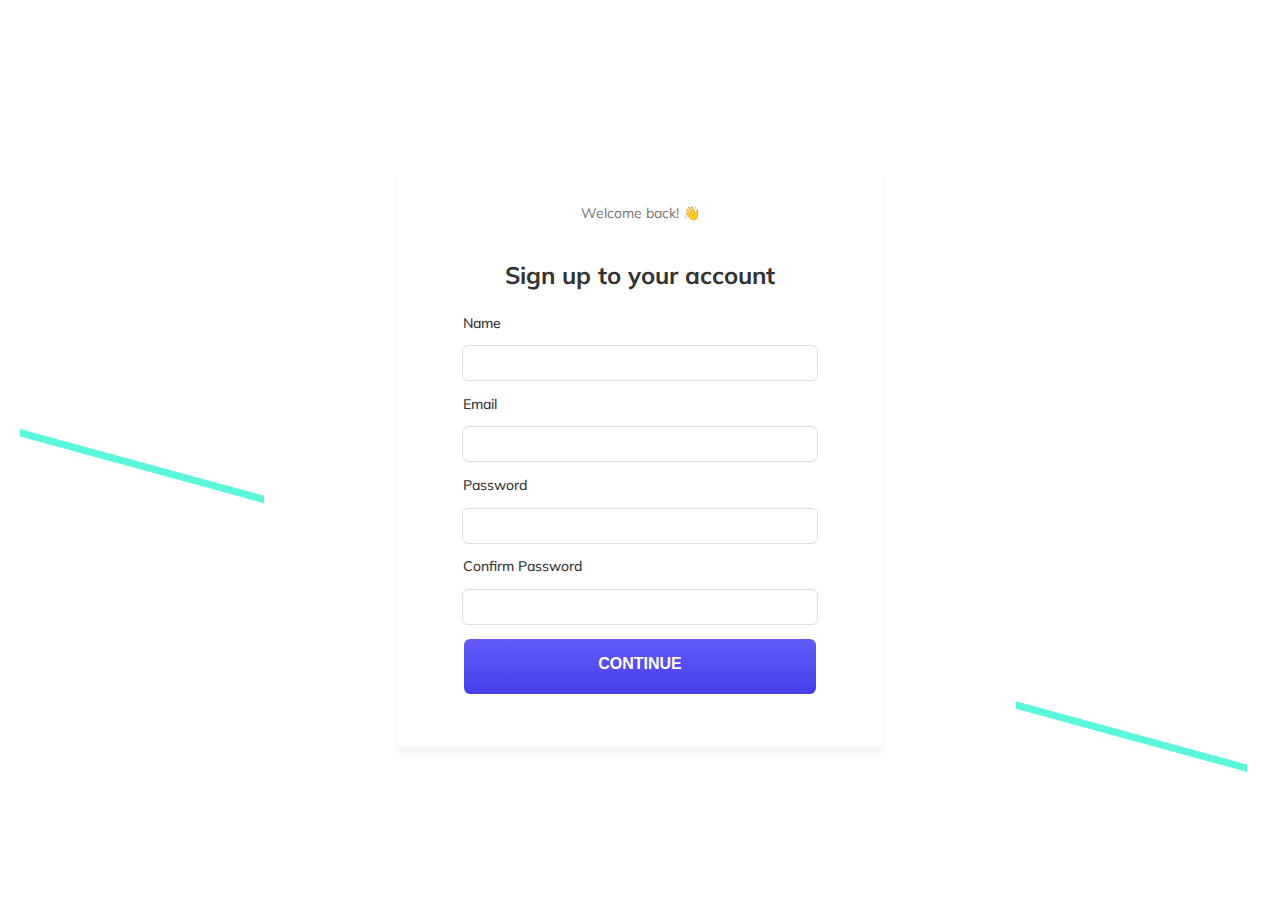
==== index.html @ 3498e494 "final product pushed" ====
<!DOCTYPE html>
<html lang="en">
  <head>
    <meta charset="UTF-8" />
    <meta http-equiv="X-UA-Compatible" content="IE=edge" />
    <meta name="viewport" content="width=device-width, initial-scale=1.0" />
    <title>Sign Up Page</title>
    <link rel="stylesheet" href="signup.css" />
  </head>
  <body>
    <div class="signup-div">
        <p id="welcome">Welcome back! 👋</p>
        <h3>Sign up to your account</h3>
      <form id="signupForm">
        <label for="name">Name</label>
        <input type="text" id="username" required />

        <label for="name">Email</label>
        <input type="email" id="email" required />

        <label for="name">Password</label>
        <input type="password" id="password" required />

        <label for="name">Confirm Password</label>
        <input type="password" id="confirmpassword" required />

        <button type="submit">Continue</button>
      </form>
      <p id="message"></p>
    </div>
    <script src="./script.js"></script>
  </body>
</html>
---- signup.css ----
@import url("https://fonts.googleapis.com/css2?family=Mulish&family=Roboto&display=swap");
body {
  /* background-image: url('data:image/svg+xml;utf8,<svg xmlns="http://www.w3.org/2000/svg" width="1280" height="487" viewBox="0 0 1280 487" fill="none"><path d="M-24 0L1280 351.443V487H-24V0Z" fill="%235BF7DB"/></svg>'); */
  background-image: url(./bg.svg);
  background-repeat: no-repeat;
  background-size: contain;
  background-position: bottom;
  height: 100vh;
  display: flex;
  justify-content: center;
  align-items: center;
}
.signup-div {
  border-radius: 4px;
  background: #fff;
  box-shadow: 0px 6px 8px 0px rgba(0, 0, 0, 0.05);
  padding: 20px;
  width: 444px;
  height: 537px;
  flex-shrink: 0;
  display: flex;
  flex-direction: column;
  align-items: center;
  justify-content: space-between;
}

#welcome {
  color: #757575;
  font-family: Mulish;
  font-size: 14px;
  font-style: normal;
  font-weight: 400;
  line-height: normal;
}
label {
  text-align: left;
  width: 100%;
  padding-left: 90px;
  color: #333;
  font-family: Mulish;
  font-size: 14px;
  font-style: normal;
  font-weight: 500;
  line-height: normal;
}
input {
  border-radius: 6px;
  border: 1px solid #dedede;
  width: 80%;
  height: 36px;
  padding: 0px 12px;
  box-sizing: border-box;
  gap: 12px;
}
h3 {
  color: #333;
  font-family: Mulish;
  font-size: 24px;
  font-style: normal;
  font-weight: 700;
  line-height: normal;
}
button {
  display: flex;
  justify-content: center;
  margin-inline: auto;
  width: 352px;
  height: 55.804px;
  padding: 9px 14px;
  gap: 10px;
  background: linear-gradient(180deg, #625bf7 0%, #463eea 100%);
  color: white;
  font-size: 16px;
  line-height: 32px;
  text-transform: uppercase;
  font-weight: 900;
  border-radius: 6px;
  border: none;
}

#signupForm {
  height: 400px;
  width: 100%;
  box-sizing: border-box;
  display: flex;
  flex-direction: column;
  align-items: center;
  justify-content: space-between;
}
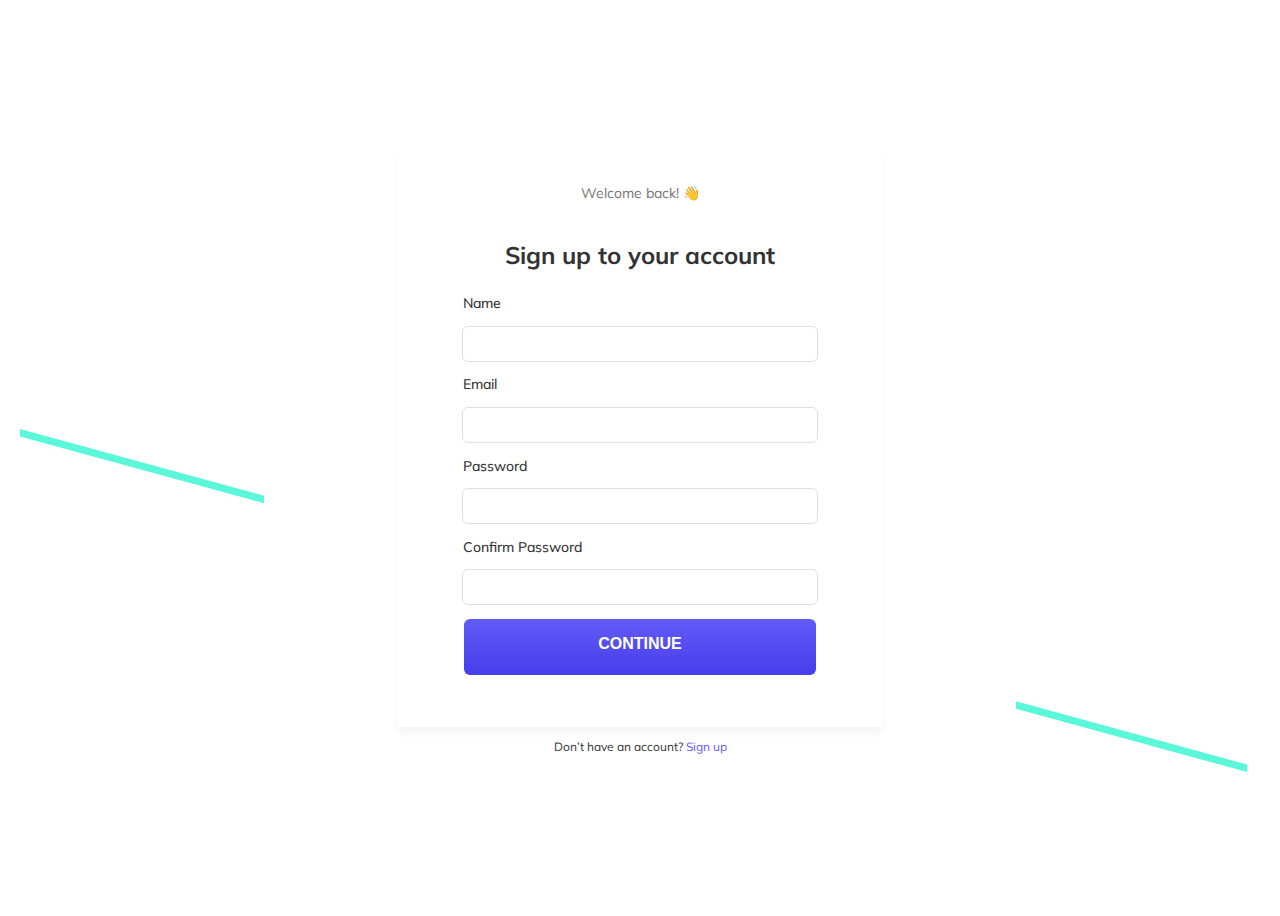
==== commit d862b14d: "jdndj" ====
--- a/index.html
+++ b/index.html
@@ -28,6 +28,7 @@
       </form>
       <p id="message"></p>
     </div>
+    <p id="login-text">Don’t have an account? <span id="login-text-2"> Sign up</span></p>
     <script src="./script.js"></script>
   </body>
 </html>
--- a/signup.css
+++ b/signup.css
@@ -7,6 +7,7 @@
   background-position: bottom;
   height: 100vh;
   display: flex;
+  flex-direction: column;
   justify-content: center;
   align-items: center;
 }
@@ -87,3 +88,22 @@
   align-items: center;
   justify-content: space-between;
 }
+
+#login-text {
+  color: #333;
+  text-align: center;
+  font-family: Mulish;
+  font-size: 12px;
+  font-style: normal;
+  font-weight: 400;
+  line-height: normal;
+}
+
+#login-text-2 {
+  color: #625bf7;
+  font-family: Mulish;
+  font-size: 12px;
+  font-style: normal;
+  font-weight: 400;
+  line-height: normal;
+}
